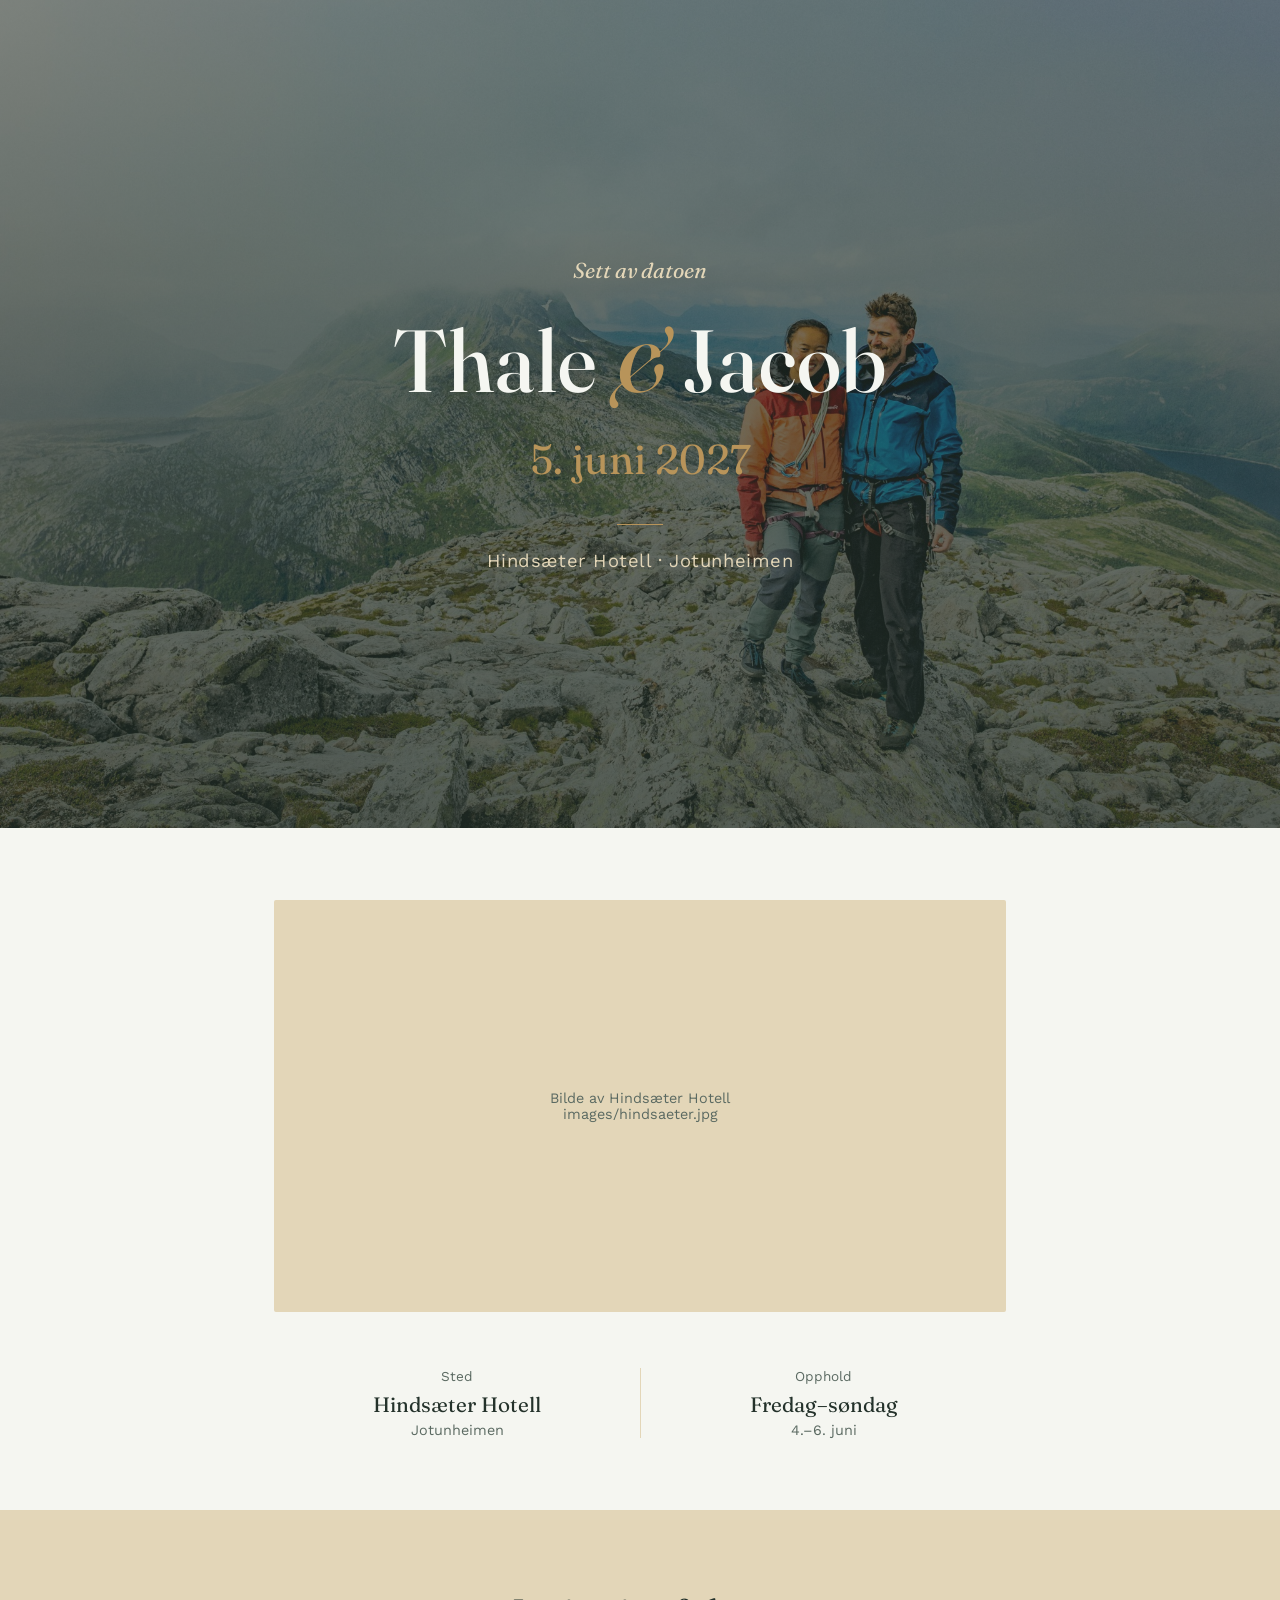
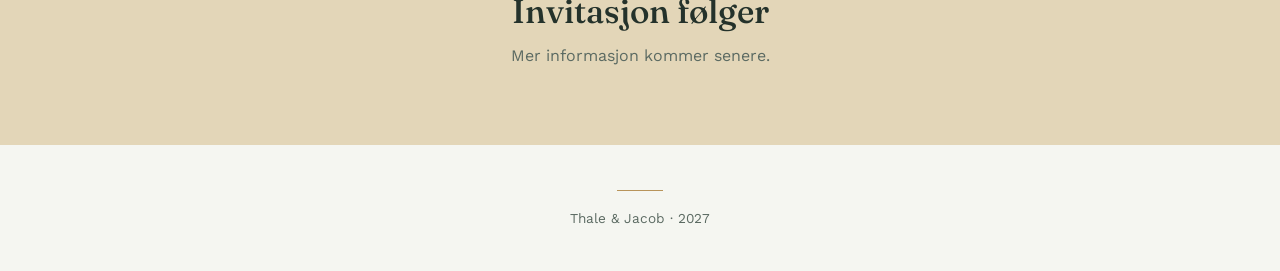
==== index.html @ 7550b6ba "update index.html" ====
<!DOCTYPE html>
<html lang="nb">
<head>
<meta charset="UTF-8">
<meta name="viewport" content="width=device-width, initial-scale=1, viewport-fit=cover">
<meta name="description" content="Thale og Jacob gifter seg 5. juni 2027 på Hindsæter Hotell i Jotunheimen.">
<title>Thale &amp; Jacob – Bryllup</title>
<link rel="preconnect" href="https://fonts.googleapis.com">
<link rel="preconnect" href="https://fonts.gstatic.com" crossorigin>
<link href="https://fonts.googleapis.com/css2?family=Fraunces:ital,opsz,wght@0,9..144,400;0,9..144,500;1,9..144,400&family=Work+Sans:wght@400;500;600&display=swap" rel="stylesheet">
<style>
  :root {
    --bg: #F5F6F1;
    --bg-dark: #24322B;
    --text-dark: #24322B;
    --text-light: #F5F6F1;
    --text-muted: #5B6A62;
    --accent: #B8945A;
    --accent-soft: #E3D6B8;
    --serif: "Fraunces", Georgia, "Times New Roman", serif;
    --sans: "Work Sans", -apple-system, "Segoe UI", Roboto, sans-serif;
    box-sizing: border-box;
    padding-top: env(safe-area-inset-top, 0px);
    padding-bottom: env(safe-area-inset-bottom, 0px);
  }
  * { box-sizing: inherit; }
  html { scroll-padding-top: env(safe-area-inset-top, 0px); }
  body {
    margin: 0;
    background: var(--bg);
    color: var(--text-dark);
    font-family: var(--sans);
    -webkit-font-smoothing: antialiased;
  }

  .hero {
    position: relative;
    min-height: 92vh;
    background: var(--bg-dark);
    color: var(--text-light);
    overflow: hidden;
  }
  .hero-media {
    position: absolute;
    inset: 0;
  }
  .hero-media img {
    position: absolute;
    inset: 0;
    width: 100%;
    height: 100%;
    object-fit: cover;
    display: block;
  }
  .hero-media::after {
    content: "";
    position: absolute;
    inset: 0;
    background: linear-gradient(180deg, rgba(36,50,43,.55) 0%, rgba(36,50,43,.75) 100%);
  }
  .hero-content {
    position: relative;
    z-index: 1;
    min-height: 92vh;
    display: flex;
    flex-direction: column;
    align-items: center;
    justify-content: center;
    text-align: center;
    padding: 4rem 1.5rem;
  }
  .hero h1 {
    font-family: var(--serif);
    font-weight: 500;
    font-size: clamp(2.8rem, 9vw, 5.5rem);
    margin: 0;
    letter-spacing: 0.01em;
  }
  .hero .amp { color: var(--accent); font-style: italic; }
  .hero-kicker {
    font-family: var(--serif);
    font-style: italic;
    font-size: clamp(1.1rem, 2.8vw, 1.35rem);
    color: var(--accent-soft);
    margin: 0 0 1.4rem;
  }
  .hero-date {
    font-family: var(--serif);
    font-size: clamp(1.7rem, 5.5vw, 2.6rem);
    color: var(--accent);
    margin: 1.2rem 0 0;
  }
  .hero-sub {
    margin: 1.6rem 0 0;
    font-size: clamp(0.95rem, 2.4vw, 1.15rem);
    letter-spacing: 0.03em;
    color: var(--accent-soft);
  }
  .divider {
    width: 46px;
    height: 1px;
    background: var(--accent);
    margin: 2.4rem 0 0;
  }

  .photo {
    position: relative;
    margin: 0 auto;
    overflow: hidden;
    background: var(--accent-soft);
    border-radius: 2px;
  }
  .photo .ph {
    position: absolute;
    inset: 0;
    display: flex;
    align-items: center;
    justify-content: center;
    padding: 1rem;
    text-align: center;
    font-size: 0.9rem;
    color: var(--text-muted);
  }
  .photo img {
    position: absolute;
    inset: 0;
    width: 100%;
    height: 100%;
    object-fit: cover;
    display: block;
  }
  .photo-venue { max-width: 780px; aspect-ratio: 16 / 9; margin-bottom: 3.5rem; }

  section.info {
    max-width: 780px;
    margin: 0 auto;
    padding: 4.5rem 1.5rem 4.5rem;
    text-align: center;
  }
  section.info h2 {
    font-family: var(--serif);
    font-weight: 500;
    font-size: clamp(1.6rem, 4vw, 2.1rem);
    margin: 0 0 3rem;
  }
  .info-grid {
    display: flex;
    flex-wrap: wrap;
    justify-content: center;
    gap: 0;
  }
  .info-item {
    flex: 1 1 160px;
    padding: 0 1.5rem;
    border-left: 1px solid var(--accent-soft);
  }
  .info-item:first-child { border-left: none; }
  .info-label {
    display: block;
    font-size: 0.85rem;
    color: var(--text-muted);
    margin-bottom: 0.5rem;
  }
  .info-value {
    display: block;
    font-family: var(--serif);
    font-size: 1.3rem;
  }

  .info-note {
    display: block;
    font-size: 0.9rem;
    color: var(--text-muted);
    margin-top: 0.3rem;
  }

  section.closing {
    background: var(--accent-soft);
    text-align: center;
    padding: 5rem 1.5rem;
  }
  section.closing h2 {
    font-family: var(--serif);
    font-weight: 500;
    font-size: clamp(1.6rem, 4vw, 2.1rem);
    margin: 0 0 0.9rem;
  }
  section.closing p {
    margin: 0;
    color: var(--text-muted);
    font-size: 1rem;
  }
  footer {
    text-align: center;
    padding: 2.8rem 1.5rem calc(2.8rem + env(safe-area-inset-bottom, 0px));
  }
  footer .divider { margin: 0 auto 1.2rem; }
  footer p {
    margin: 0;
    font-size: 0.85rem;
    color: var(--text-muted);
  }

  @media (max-width: 480px) {
    .info-item { border-left: none; padding: 0.9rem 0; }
  }

  @media (prefers-reduced-motion: no-preference) {
    .hero-kicker, .hero h1, .hero-date, .hero .divider, .hero-sub {
      animation: rise 0.9s ease-out both;
    }
    .hero h1 { animation-delay: 0.1s; }
    .hero-date { animation-delay: 0.2s; }
    .hero .divider { animation-delay: 0.3s; }
    .hero-sub { animation-delay: 0.4s; }
    @keyframes rise {
      from { opacity: 0; transform: translateY(10px); }
      to { opacity: 1; transform: translateY(0); }
    }
  }
</style>
</head>
<body>

  <section class="hero">
    <div class="hero-media">
      <img src="images/thale-og-jacob.jpg" alt="" decoding="async" onerror="this.remove()">
    </div>
    <div class="hero-content">
      <p class="hero-kicker">Sett av datoen</p>
      <h1>Thale <span class="amp">&amp;</span> Jacob</h1>
      <p class="hero-date">5. juni 2027</p>
      <div class="divider"></div>
      <p class="hero-sub">Hindsæter Hotell · Jotunheimen</p>
    </div>
  </section>

  <section class="info">
    <figure class="photo photo-venue">
      <span class="ph">Bilde av Hindsæter Hotell<br>images/hindsaeter.jpg</span>
      <img src="images/hindsaeter.jpg" alt="Hindsæter Hotell i Jotunheimen" loading="lazy" decoding="async" onerror="this.remove()">
    </figure>
    <div class="info-grid">
      <div class="info-item">
        <span class="info-label">Sted</span>
        <span class="info-value">Hindsæter Hotell</span>
        <span class="info-note">Jotunheimen</span>
      </div>
      <div class="info-item">
        <span class="info-label">Opphold</span>
        <span class="info-value">Fredag–søndag</span>
        <span class="info-note">4.–6. juni</span>
      </div>
    </div>
  </section>

  <section class="closing">
    <h2>Invitasjon følger</h2>
    <p>Mer informasjon kommer senere.</p>
  </section>

  <footer>
    <div class="divider"></div>
    <p>Thale &amp; Jacob · 2027</p>
  </footer>

</body>
</html>
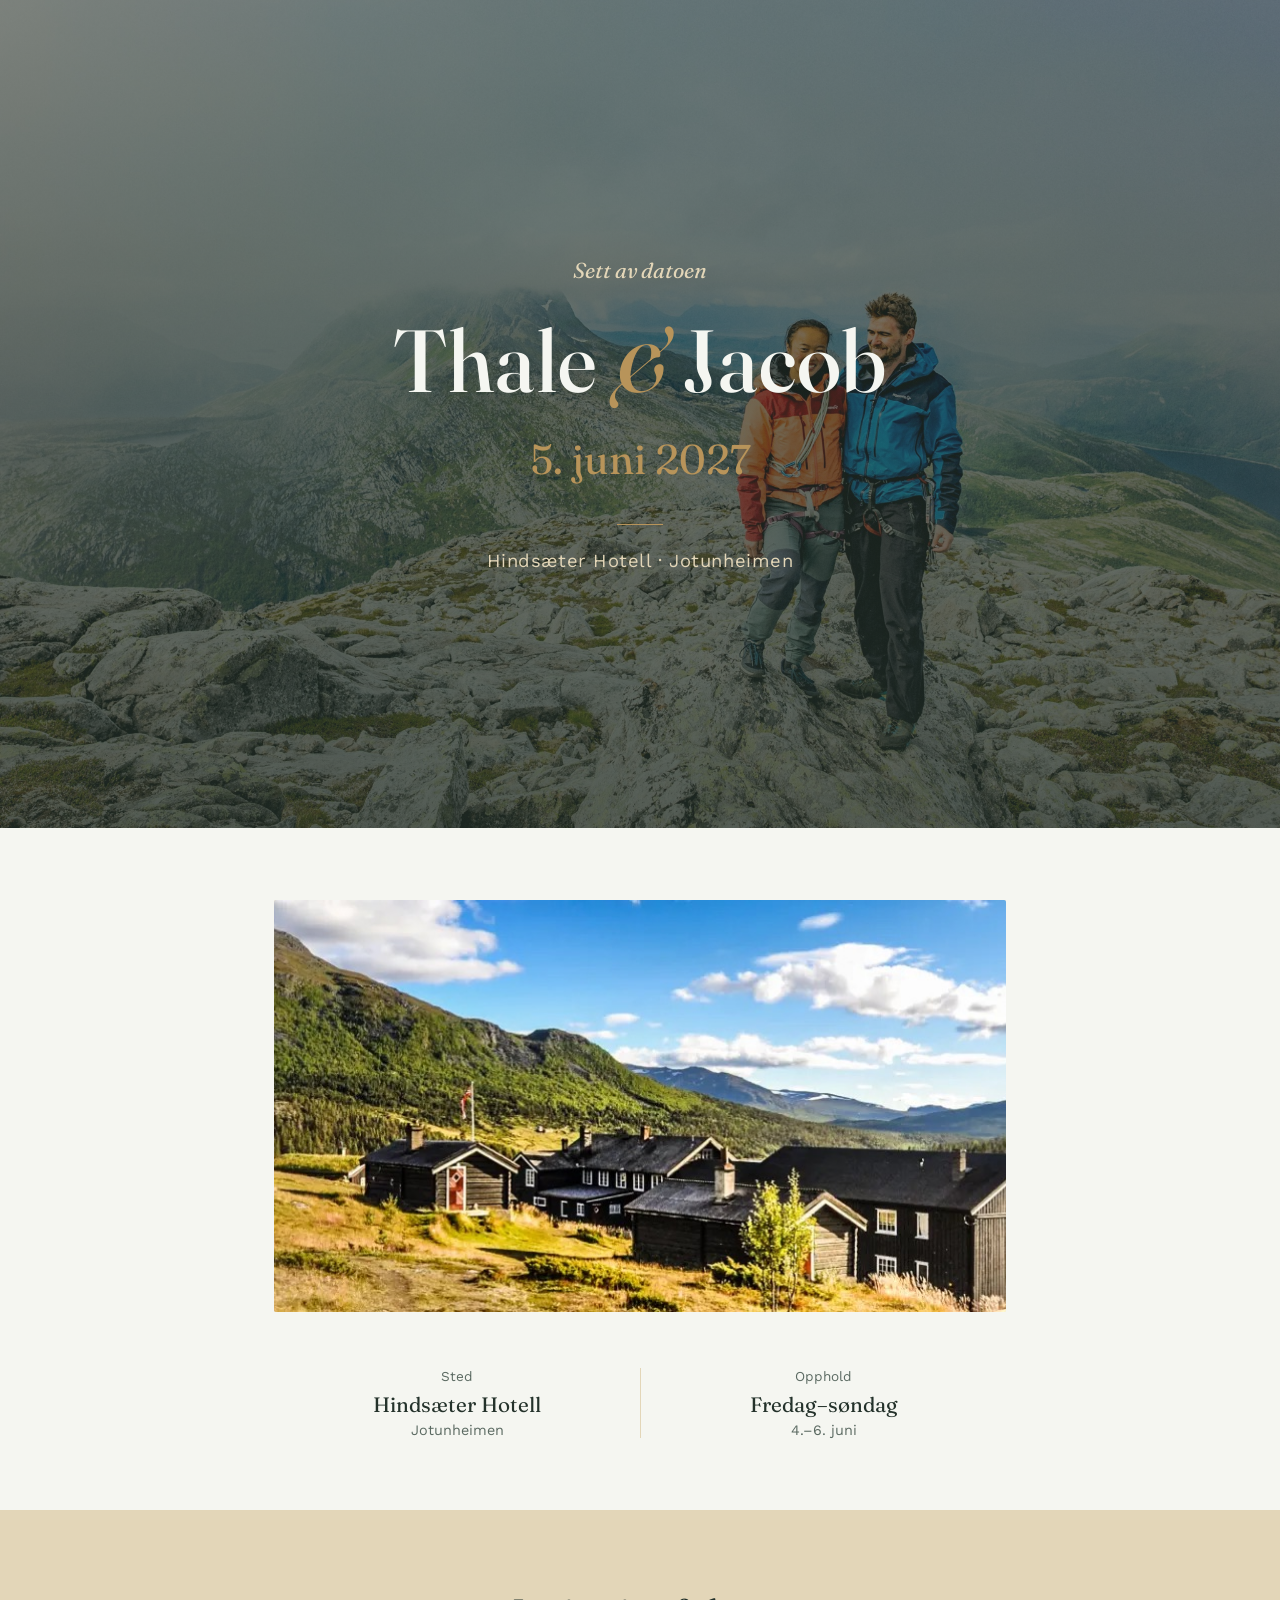
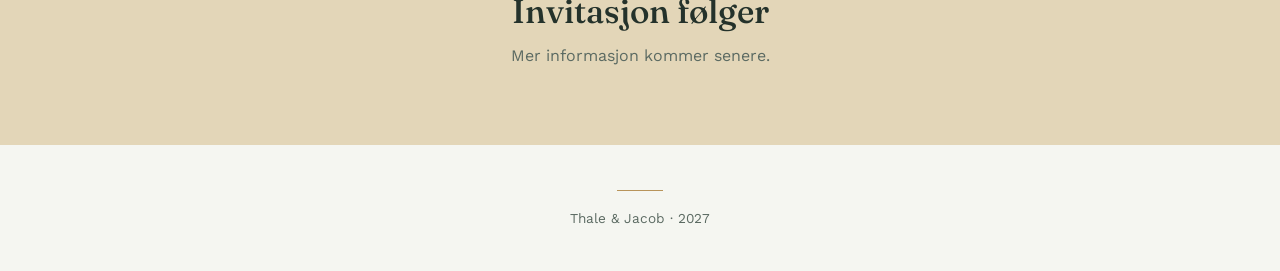
==== commit 48c8b639: "Update index.html" ====
--- a/index.html
+++ b/index.html
@@ -238,7 +238,7 @@
   <section class="info">
     <figure class="photo photo-venue">
       <span class="ph">Bilde av Hindsæter Hotell<br>images/hindsaeter.jpg</span>
-      <img src="images/hindsaeter.jpg" alt="Hindsæter Hotell i Jotunheimen" loading="lazy" decoding="async" onerror="this.remove()">
+      <img src="images/hindseter.jpg" alt="Hindsæter Hotell i Jotunheimen" loading="lazy" decoding="async" onerror="this.remove()">
     </figure>
     <div class="info-grid">
       <div class="info-item">
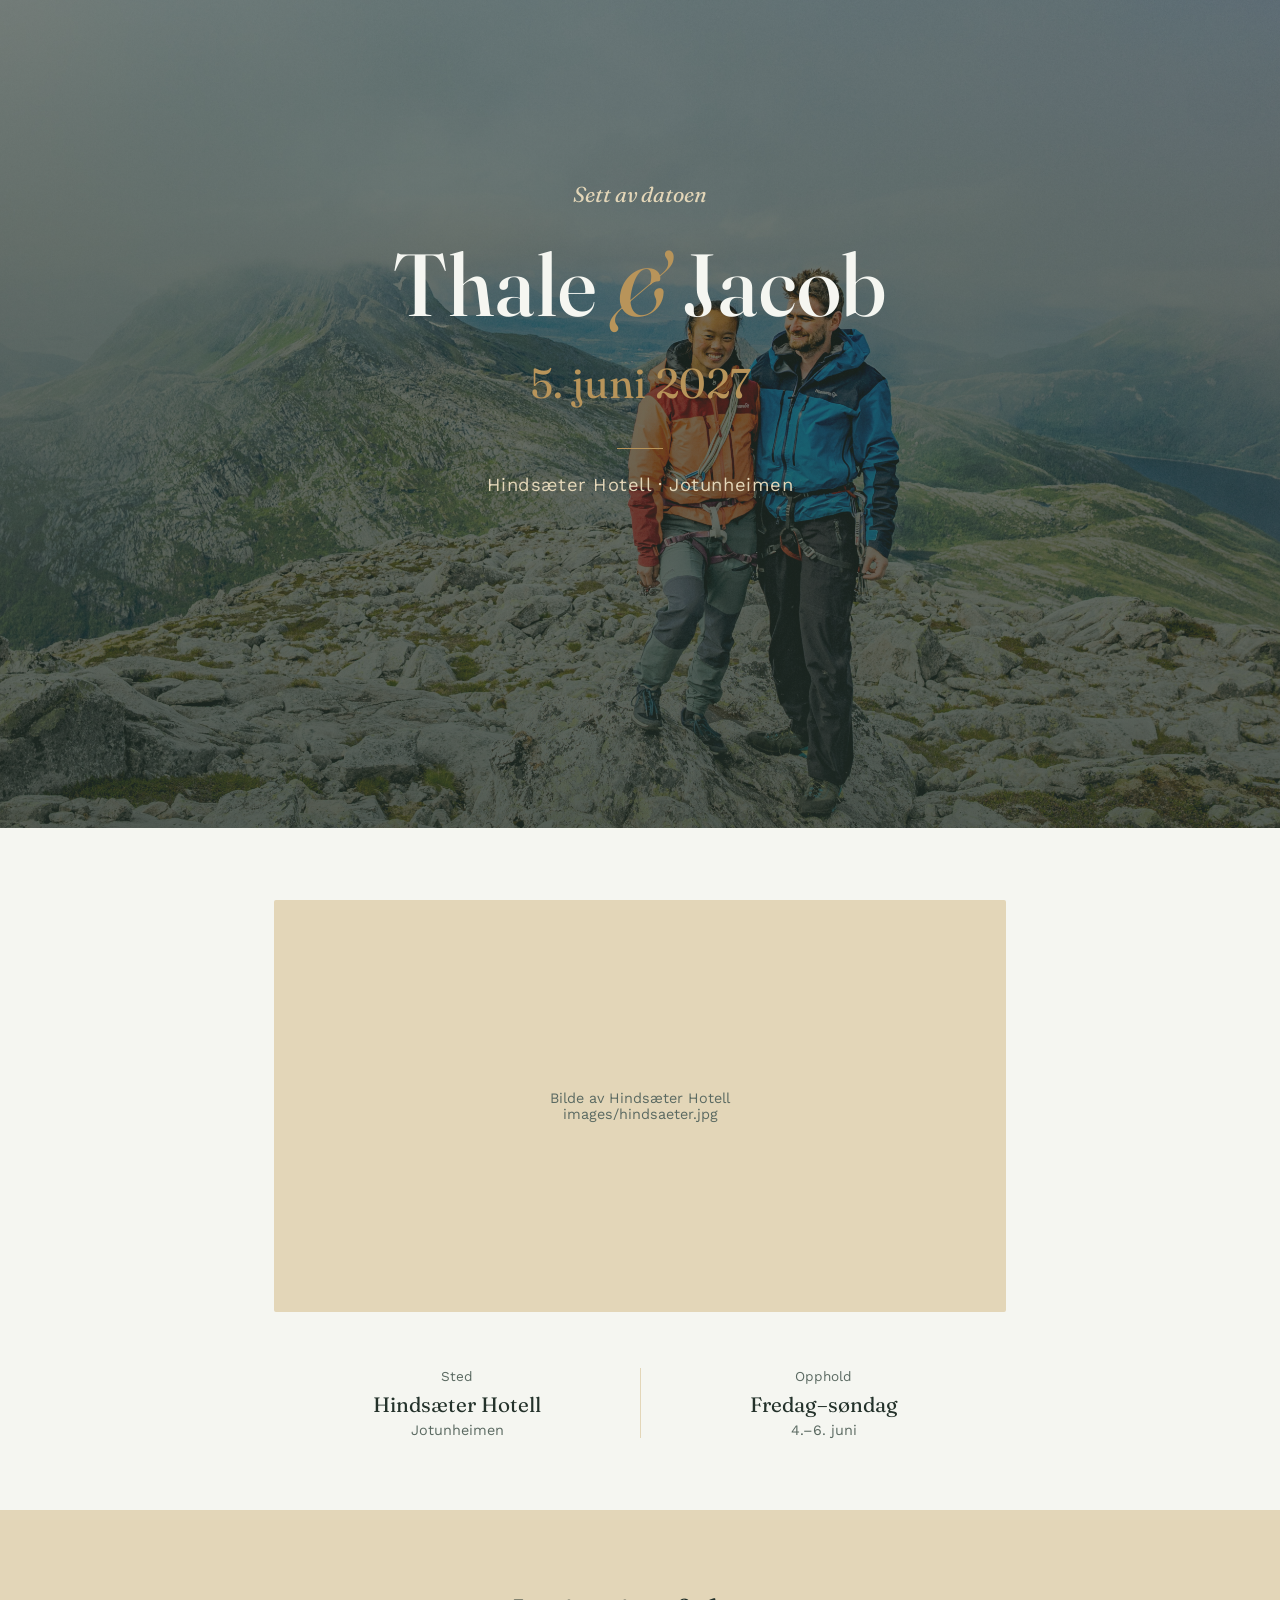
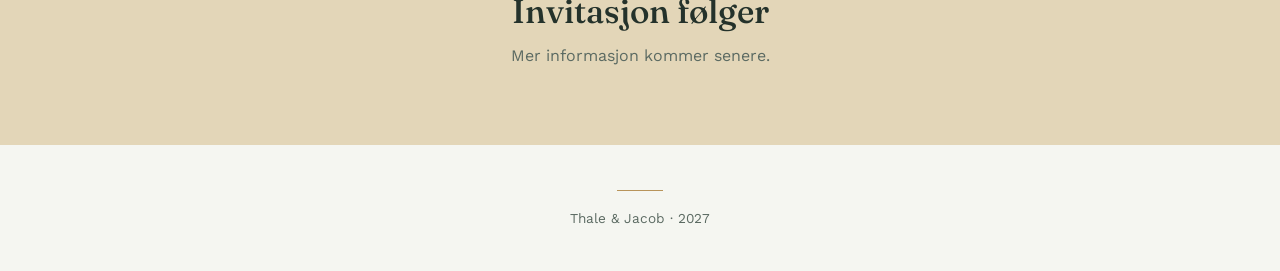
==== commit 36ce66ee: "move text higher" ====
--- a/index.html
+++ b/index.html
@@ -67,7 +67,7 @@
     align-items: center;
     justify-content: center;
     text-align: center;
-    padding: 4rem 1.5rem;
+    padding: 4rem 1.5rem clamp(9rem, 24vh, 15rem);
   }
   .hero h1 {
     font-family: var(--serif);
@@ -238,7 +238,7 @@
   <section class="info">
     <figure class="photo photo-venue">
       <span class="ph">Bilde av Hindsæter Hotell<br>images/hindsaeter.jpg</span>
-      <img src="images/hindseter.jpg" alt="Hindsæter Hotell i Jotunheimen" loading="lazy" decoding="async" onerror="this.remove()">
+      <img src="images/hindsaeter.jpg" alt="Hindsæter Hotell i Jotunheimen" loading="lazy" decoding="async" onerror="this.remove()">
     </figure>
     <div class="info-grid">
       <div class="info-item">
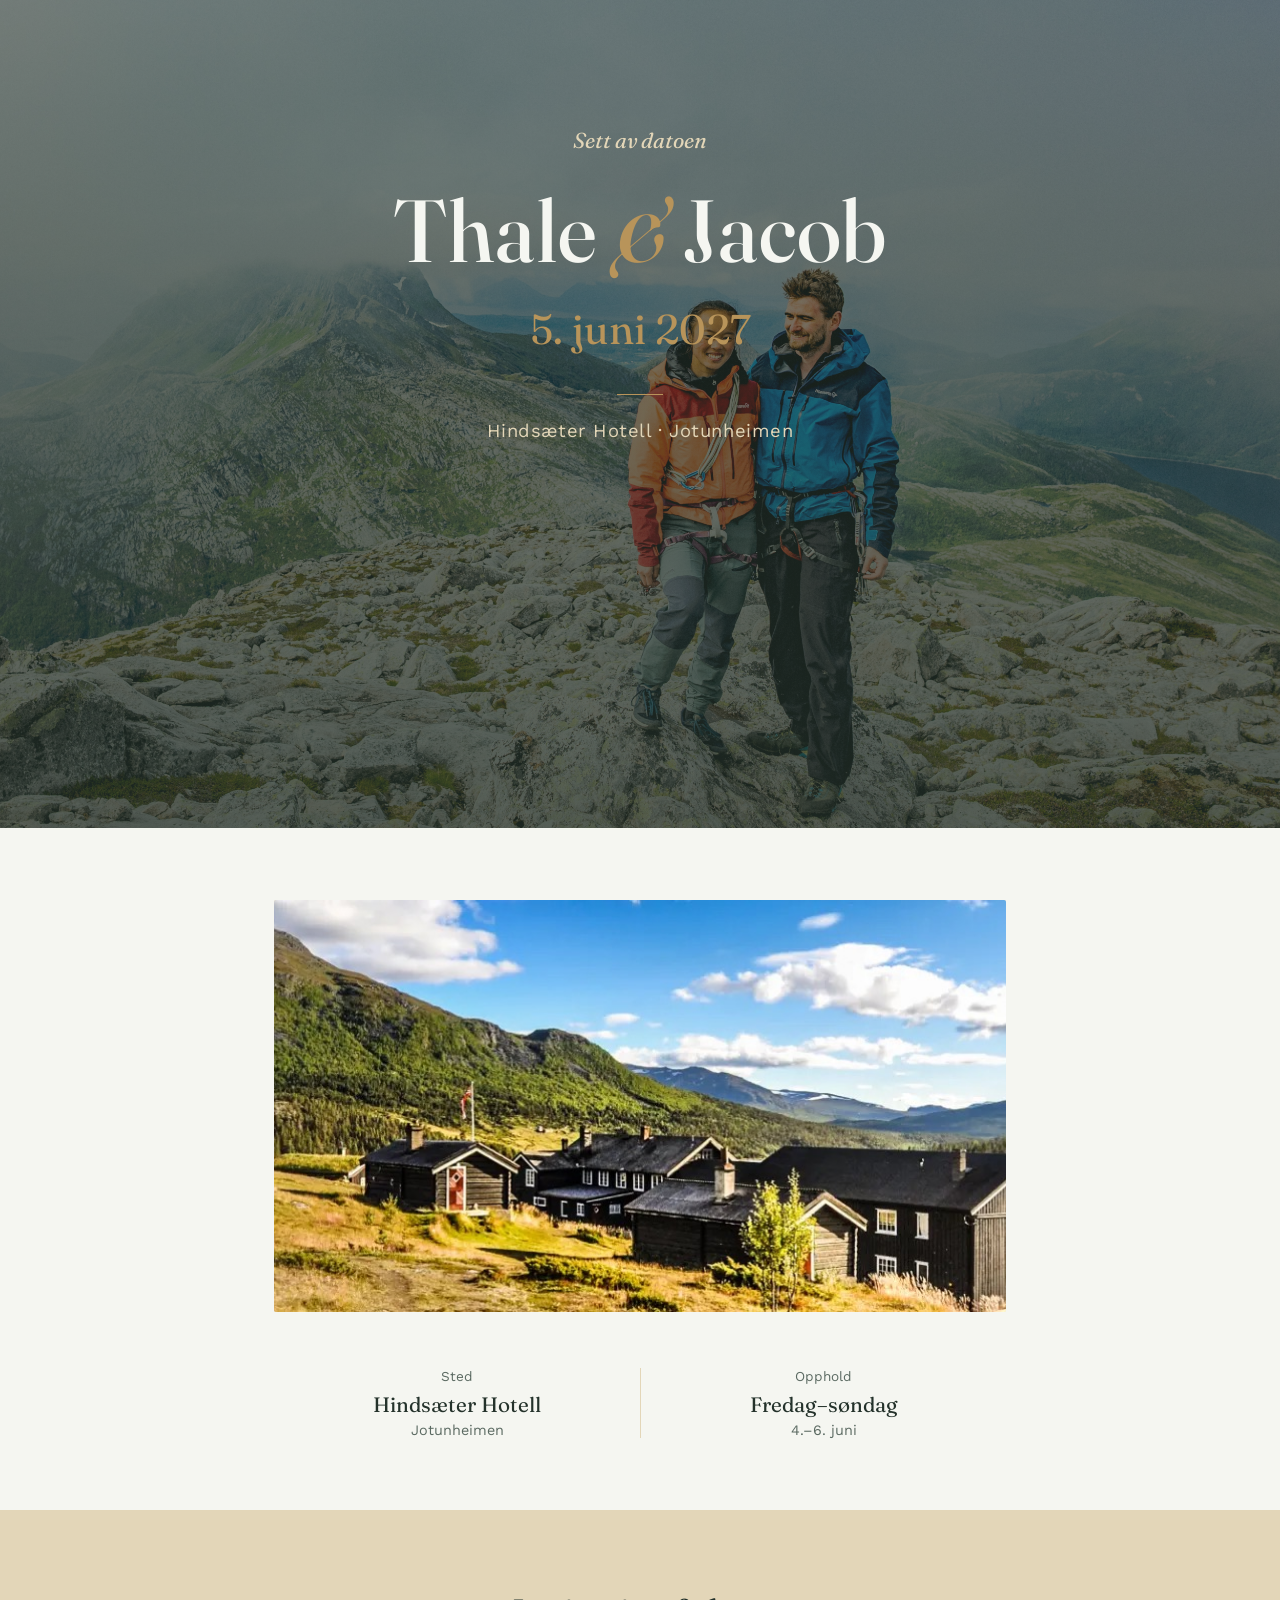
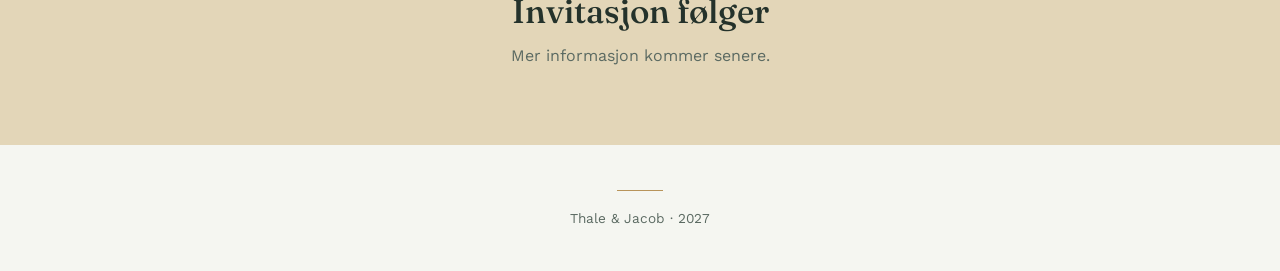
==== commit 01184d54: "Update index.html" ====
--- a/index.html
+++ b/index.html
@@ -67,7 +67,7 @@
     align-items: center;
     justify-content: center;
     text-align: center;
-    padding: 4rem 1.5rem clamp(9rem, 24vh, 15rem);
+    padding: 4rem 1.5rem clamp(12rem, 36vh, 25rem);
   }
   .hero h1 {
     font-family: var(--serif);
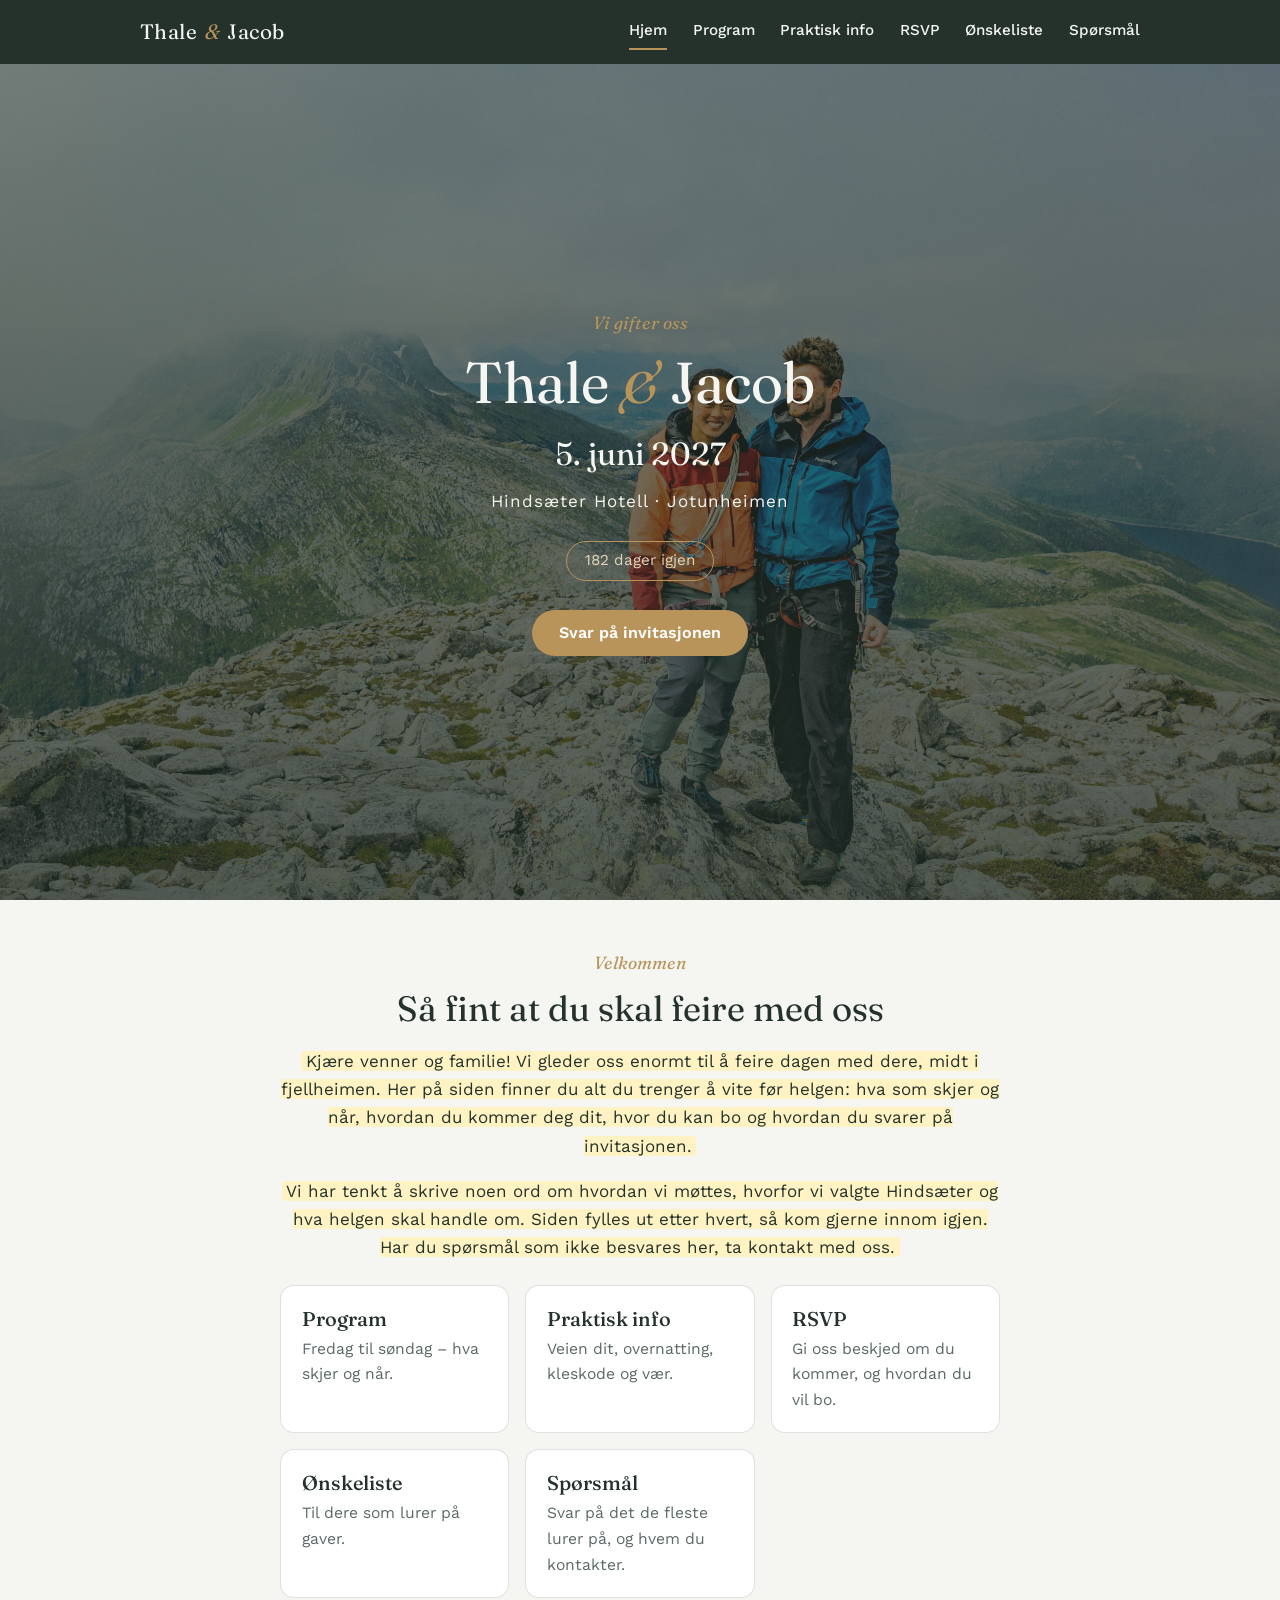
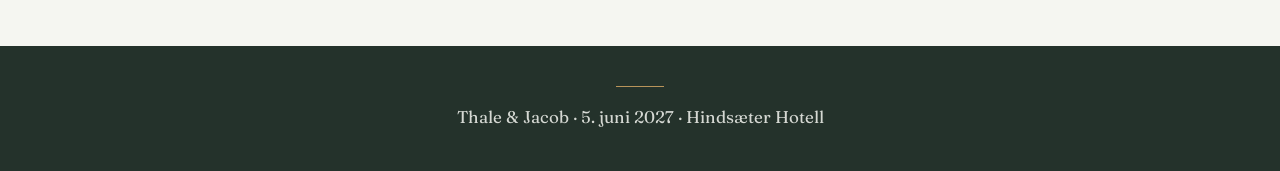
==== commit 183b1a35: "Replace save-the-date with multi-page guest site Six pages (Hjem, Program, Praktisk info, RSVP, Ønsk" ====
--- a/index.html
+++ b/index.html
@@ -1,268 +1,74 @@
 <!DOCTYPE html>
 <html lang="nb">
 <head>
-<meta charset="UTF-8">
-<meta name="viewport" content="width=device-width, initial-scale=1, viewport-fit=cover">
-<meta name="description" content="Thale og Jacob gifter seg 5. juni 2027 på Hindsæter Hotell i Jotunheimen.">
-<title>Thale &amp; Jacob – Bryllup</title>
-<link rel="preconnect" href="https://fonts.googleapis.com">
-<link rel="preconnect" href="https://fonts.gstatic.com" crossorigin>
-<link href="https://fonts.googleapis.com/css2?family=Fraunces:ital,opsz,wght@0,9..144,400;0,9..144,500;1,9..144,400&family=Work+Sans:wght@400;500;600&display=swap" rel="stylesheet">
-<style>
-  :root {
-    --bg: #F5F6F1;
-    --bg-dark: #24322B;
-    --text-dark: #24322B;
-    --text-light: #F5F6F1;
-    --text-muted: #5B6A62;
-    --accent: #B8945A;
-    --accent-soft: #E3D6B8;
-    --serif: "Fraunces", Georgia, "Times New Roman", serif;
-    --sans: "Work Sans", -apple-system, "Segoe UI", Roboto, sans-serif;
-    box-sizing: border-box;
-    padding-top: env(safe-area-inset-top, 0px);
-    padding-bottom: env(safe-area-inset-bottom, 0px);
-  }
-  * { box-sizing: inherit; }
-  html { scroll-padding-top: env(safe-area-inset-top, 0px); }
-  body {
-    margin: 0;
-    background: var(--bg);
-    color: var(--text-dark);
-    font-family: var(--sans);
-    -webkit-font-smoothing: antialiased;
-  }
-
-  .hero {
-    position: relative;
-    min-height: 92vh;
-    background: var(--bg-dark);
-    color: var(--text-light);
-    overflow: hidden;
-  }
-  .hero-media {
-    position: absolute;
-    inset: 0;
-  }
-  .hero-media img {
-    position: absolute;
-    inset: 0;
-    width: 100%;
-    height: 100%;
-    object-fit: cover;
-    display: block;
-  }
-  .hero-media::after {
-    content: "";
-    position: absolute;
-    inset: 0;
-    background: linear-gradient(180deg, rgba(36,50,43,.55) 0%, rgba(36,50,43,.75) 100%);
-  }
-  .hero-content {
-    position: relative;
-    z-index: 1;
-    min-height: 92vh;
-    display: flex;
-    flex-direction: column;
-    align-items: center;
-    justify-content: center;
-    text-align: center;
-    padding: 4rem 1.5rem clamp(12rem, 36vh, 25rem);
-  }
-  .hero h1 {
-    font-family: var(--serif);
-    font-weight: 500;
-    font-size: clamp(2.8rem, 9vw, 5.5rem);
-    margin: 0;
-    letter-spacing: 0.01em;
-  }
-  .hero .amp { color: var(--accent); font-style: italic; }
-  .hero-kicker {
-    font-family: var(--serif);
-    font-style: italic;
-    font-size: clamp(1.1rem, 2.8vw, 1.35rem);
-    color: var(--accent-soft);
-    margin: 0 0 1.4rem;
-  }
-  .hero-date {
-    font-family: var(--serif);
-    font-size: clamp(1.7rem, 5.5vw, 2.6rem);
-    color: var(--accent);
-    margin: 1.2rem 0 0;
-  }
-  .hero-sub {
-    margin: 1.6rem 0 0;
-    font-size: clamp(0.95rem, 2.4vw, 1.15rem);
-    letter-spacing: 0.03em;
-    color: var(--accent-soft);
-  }
-  .divider {
-    width: 46px;
-    height: 1px;
-    background: var(--accent);
-    margin: 2.4rem 0 0;
-  }
-
-  .photo {
-    position: relative;
-    margin: 0 auto;
-    overflow: hidden;
-    background: var(--accent-soft);
-    border-radius: 2px;
-  }
-  .photo .ph {
-    position: absolute;
-    inset: 0;
-    display: flex;
-    align-items: center;
-    justify-content: center;
-    padding: 1rem;
-    text-align: center;
-    font-size: 0.9rem;
-    color: var(--text-muted);
-  }
-  .photo img {
-    position: absolute;
-    inset: 0;
-    width: 100%;
-    height: 100%;
-    object-fit: cover;
-    display: block;
-  }
-  .photo-venue { max-width: 780px; aspect-ratio: 16 / 9; margin-bottom: 3.5rem; }
-
-  section.info {
-    max-width: 780px;
-    margin: 0 auto;
-    padding: 4.5rem 1.5rem 4.5rem;
-    text-align: center;
-  }
-  section.info h2 {
-    font-family: var(--serif);
-    font-weight: 500;
-    font-size: clamp(1.6rem, 4vw, 2.1rem);
-    margin: 0 0 3rem;
-  }
-  .info-grid {
-    display: flex;
-    flex-wrap: wrap;
-    justify-content: center;
-    gap: 0;
-  }
-  .info-item {
-    flex: 1 1 160px;
-    padding: 0 1.5rem;
-    border-left: 1px solid var(--accent-soft);
-  }
-  .info-item:first-child { border-left: none; }
-  .info-label {
-    display: block;
-    font-size: 0.85rem;
-    color: var(--text-muted);
-    margin-bottom: 0.5rem;
-  }
-  .info-value {
-    display: block;
-    font-family: var(--serif);
-    font-size: 1.3rem;
-  }
-
-  .info-note {
-    display: block;
-    font-size: 0.9rem;
-    color: var(--text-muted);
-    margin-top: 0.3rem;
-  }
-
-  section.closing {
-    background: var(--accent-soft);
-    text-align: center;
-    padding: 5rem 1.5rem;
-  }
-  section.closing h2 {
-    font-family: var(--serif);
-    font-weight: 500;
-    font-size: clamp(1.6rem, 4vw, 2.1rem);
-    margin: 0 0 0.9rem;
-  }
-  section.closing p {
-    margin: 0;
-    color: var(--text-muted);
-    font-size: 1rem;
-  }
-  footer {
-    text-align: center;
-    padding: 2.8rem 1.5rem calc(2.8rem + env(safe-area-inset-bottom, 0px));
-  }
-  footer .divider { margin: 0 auto 1.2rem; }
-  footer p {
-    margin: 0;
-    font-size: 0.85rem;
-    color: var(--text-muted);
-  }
-
-  @media (max-width: 480px) {
-    .info-item { border-left: none; padding: 0.9rem 0; }
-  }
-
-  @media (prefers-reduced-motion: no-preference) {
-    .hero-kicker, .hero h1, .hero-date, .hero .divider, .hero-sub {
-      animation: rise 0.9s ease-out both;
-    }
-    .hero h1 { animation-delay: 0.1s; }
-    .hero-date { animation-delay: 0.2s; }
-    .hero .divider { animation-delay: 0.3s; }
-    .hero-sub { animation-delay: 0.4s; }
-    @keyframes rise {
-      from { opacity: 0; transform: translateY(10px); }
-      to { opacity: 1; transform: translateY(0); }
-    }
-  }
-</style>
+  <meta charset="utf-8">
+  <meta name="viewport" content="width=device-width, initial-scale=1, viewport-fit=cover">
+  <meta name="robots" content="noindex, nofollow">
+  <title>Thale & Jacob – Bryllup</title>
+  <meta name="description" content="Thale og Jacob gifter seg 5. juni 2027 på Hindsæter Hotell i Jotunheimen.">
+  <meta name="theme-color" content="#24322B">
+  <link rel="preconnect" href="https://fonts.googleapis.com">
+  <link rel="preconnect" href="https://fonts.gstatic.com" crossorigin>
+  <link href="https://fonts.googleapis.com/css2?family=Fraunces:ital,opsz,wght@0,9..144,400;0,9..144,500;1,9..144,400&family=Work+Sans:wght@400;500;600&display=swap" rel="stylesheet">
+  <link rel="stylesheet" href="assets/style.css">
 </head>
 <body>
+  <header class="site-header">
+    <div class="header-inner">
+      <a class="brand" href="index.html">Thale <span class="amp">&amp;</span> Jacob</a>
+      <button class="menu-btn" type="button" aria-expanded="false" aria-controls="site-nav">
+        <span class="menu-icon" aria-hidden="true"></span><span class="menu-label">Meny</span>
+      </button>
+      <nav class="nav" id="site-nav" aria-label="Hovedmeny">
+        <ul>
+        <li><a href="index.html" aria-current="page">Hjem</a></li>
+        <li><a href="program.html">Program</a></li>
+        <li><a href="praktisk.html">Praktisk info</a></li>
+        <li><a href="rsvp.html">RSVP</a></li>
+        <li><a href="onskeliste.html">Ønskeliste</a></li>
+        <li><a href="sporsmal.html">Spørsmål</a></li>
+        </ul>
+      </nav>
+    </div>
+  </header>
 
-  <section class="hero">
-    <div class="hero-media">
-      <img src="images/thale-og-jacob.jpg" alt="" decoding="async" onerror="this.remove()">
-    </div>
-    <div class="hero-content">
-      <p class="hero-kicker">Sett av datoen</p>
-      <h1>Thale <span class="amp">&amp;</span> Jacob</h1>
-      <p class="hero-date">5. juni 2027</p>
-      <div class="divider"></div>
-      <p class="hero-sub">Hindsæter Hotell · Jotunheimen</p>
-    </div>
-  </section>
+  <main>
+    <section class="hero">
+      <div class="hero-media">
+        <img src="images/thale-og-jacob.jpg" alt="" onerror="this.remove()">
+      </div>
+      <div class="hero-content">
+        <p class="kicker">Vi gifter oss</p>
+        <h1>Thale <span class="amp">&amp;</span> Jacob</h1>
+        <p class="date">5. juni 2027</p>
+        <p class="place">Hindsæter Hotell · Jotunheimen</p>
+        <div class="countdown" id="countdown"></div><br>
+        <a class="btn" href="rsvp.html">Svar på invitasjonen</a>
+      </div>
+    </section>
 
-  <section class="info">
-    <figure class="photo photo-venue">
-      <span class="ph">Bilde av Hindsæter Hotell<br>images/hindsaeter.jpg</span>
-      <img src="images/hindsaeter.jpg" alt="Hindsæter Hotell i Jotunheimen" loading="lazy" decoding="async" onerror="this.remove()">
-    </figure>
-    <div class="info-grid">
-      <div class="info-item">
-        <span class="info-label">Sted</span>
-        <span class="info-value">Hindsæter Hotell</span>
-        <span class="info-note">Jotunheimen</span>
+    <section class="wrap center">
+      <p class="kicker">Velkommen</p>
+      <h2>Så fint at du skal feire med oss</h2>
+      <p><span class="todo">Kjære venner og familie! Vi gleder oss enormt til å feire dagen med dere, midt i fjellheimen. Her på siden finner du alt du trenger å vite før helgen: hva som skjer og når, hvordan du kommer deg dit, hvor du kan bo og hvordan du svarer på invitasjonen.</span></p>
+      <p><span class="todo">Vi har tenkt å skrive noen ord om hvordan vi møttes, hvorfor vi valgte Hindsæter og hva helgen skal handle om. Siden fylles ut etter hvert, så kom gjerne innom igjen. Har du spørsmål som ikke besvares her, ta kontakt med oss.</span></p>
+
+      <div class="cards" style="text-align:left">
+        <a class="card" href="program.html"><h3>Program</h3><p>Fredag til søndag – hva skjer og når.</p></a>
+        <a class="card" href="praktisk.html"><h3>Praktisk info</h3><p>Veien dit, overnatting, kleskode og vær.</p></a>
+        <a class="card" href="rsvp.html"><h3>RSVP</h3><p>Gi oss beskjed om du kommer, og hvordan du vil bo.</p></a>
+        <a class="card" href="onskeliste.html"><h3>Ønskeliste</h3><p>Til dere som lurer på gaver.</p></a>
+        <a class="card" href="sporsmal.html"><h3>Spørsmål</h3><p>Svar på det de fleste lurer på, og hvem du kontakter.</p></a>
       </div>
-      <div class="info-item">
-        <span class="info-label">Opphold</span>
-        <span class="info-value">Fredag–søndag</span>
-        <span class="info-note">4.–6. juni</span>
-      </div>
-    </div>
-  </section>
+    </section>
 
-  <section class="closing">
-    <h2>Invitasjon følger</h2>
-    <p>Mer informasjon kommer senere.</p>
-  </section>
+  </main>
 
-  <footer>
+  <footer class="site-footer">
     <div class="divider"></div>
-    <p>Thale &amp; Jacob · 2027</p>
+    <p>Thale &amp; Jacob · 5. juni 2027 · Hindsæter Hotell</p>
   </footer>
 
+  <script src="assets/site.js"></script>
 </body>
 </html>
--- a/assets/style.css
+++ b/assets/style.css
@@ -0,0 +1,325 @@
+/* Thale & Jacob – bryllupsside. Delt stil for alle sider. */
+
+:root {
+  --bg: #F5F6F1;
+  --bg-dark: #24322B;
+  --text-dark: #24322B;
+  --text-light: #F5F6F1;
+  --text-muted: #5B6A62;
+  --accent: #B8945A;
+  --accent-soft: #E3D6B8;
+  --line: rgba(36, 50, 43, .14);
+  --serif: "Fraunces", Georgia, "Times New Roman", serif;
+  --sans: "Work Sans", -apple-system, "Segoe UI", Roboto, sans-serif;
+  --header-h: 64px;
+  --maxw: 760px;
+}
+
+*, *::before, *::after { box-sizing: border-box; }
+
+html { scroll-behavior: smooth; -webkit-text-size-adjust: 100%; }
+
+body {
+  margin: 0;
+  background: var(--bg);
+  color: var(--text-dark);
+  font-family: var(--sans);
+  font-size: 1.0625rem;
+  line-height: 1.65;
+  padding-top: env(safe-area-inset-top, 0px);
+  padding-bottom: env(safe-area-inset-bottom, 0px);
+}
+
+img { max-width: 100%; display: block; }
+a { color: inherit; }
+
+h1, h2, h3 {
+  font-family: var(--serif);
+  font-weight: 400;
+  line-height: 1.2;
+  margin: 0 0 .5em;
+}
+h1 { font-size: clamp(2.2rem, 7vw, 3.6rem); }
+h2 { font-size: clamp(1.6rem, 4.5vw, 2.2rem); }
+h3 { font-size: 1.25rem; font-weight: 500; }
+p { margin: 0 0 1em; }
+
+.kicker {
+  font-family: var(--serif);
+  font-style: italic;
+  color: var(--accent);
+  font-size: 1.1rem;
+  margin: 0 0 .6em;
+}
+
+.amp { color: var(--accent); font-style: italic; }
+
+/* ---------- Header + dropdown-meny ---------- */
+
+.site-header {
+  position: sticky;
+  top: 0;
+  z-index: 50;
+  background: var(--bg-dark);
+  color: var(--text-light);
+  height: var(--header-h);
+}
+.header-inner {
+  max-width: 1040px;
+  height: 100%;
+  margin: 0 auto;
+  padding: 0 1.25rem;
+  display: flex;
+  align-items: center;
+  justify-content: space-between;
+}
+.brand {
+  font-family: var(--serif);
+  font-size: 1.3rem;
+  text-decoration: none;
+  letter-spacing: .02em;
+}
+.brand .amp { padding: 0 .1em; }
+
+.menu-btn {
+  display: inline-flex;
+  align-items: center;
+  gap: .6rem;
+  background: none;
+  border: 1px solid rgba(245, 246, 241, .35);
+  border-radius: 999px;
+  color: inherit;
+  font: 500 .9rem var(--sans);
+  padding: .5rem 1rem;
+  cursor: pointer;
+}
+.menu-btn:focus-visible, .nav a:focus-visible, .btn:focus-visible,
+input:focus-visible, select:focus-visible, textarea:focus-visible {
+  outline: 2px solid var(--accent);
+  outline-offset: 2px;
+}
+.menu-icon, .menu-icon::before, .menu-icon::after {
+  display: block;
+  width: 16px;
+  height: 2px;
+  background: currentColor;
+  border-radius: 2px;
+  transition: transform .2s, opacity .2s;
+}
+.menu-icon { position: relative; }
+.menu-icon::before, .menu-icon::after { content: ""; position: absolute; left: 0; }
+.menu-icon::before { top: -5px; }
+.menu-icon::after { top: 5px; }
+.menu-btn[aria-expanded="true"] .menu-icon { background: transparent; }
+.menu-btn[aria-expanded="true"] .menu-icon::before { transform: translateY(5px) rotate(45deg); }
+.menu-btn[aria-expanded="true"] .menu-icon::after { transform: translateY(-5px) rotate(-45deg); }
+
+.nav {
+  position: absolute;
+  top: var(--header-h);
+  left: 0;
+  right: 0;
+  background: var(--bg-dark);
+  border-top: 1px solid rgba(245, 246, 241, .12);
+  box-shadow: 0 18px 30px rgba(0, 0, 0, .25);
+  display: none;
+}
+.nav.open { display: block; }
+.nav ul { list-style: none; margin: 0 auto; padding: .5rem 1.25rem 1rem; max-width: 1040px; }
+.nav a {
+  display: block;
+  padding: .85rem 0;
+  text-decoration: none;
+  font-family: var(--serif);
+  font-size: 1.25rem;
+  border-bottom: 1px solid rgba(245, 246, 241, .1);
+}
+.nav li:last-child a { border-bottom: 0; }
+.nav a[aria-current="page"] { color: var(--accent); font-style: italic; }
+.nav a:hover { color: var(--accent-soft); }
+
+/* Bred skjerm: menyen vises som vanlig lenkerad */
+@media (min-width: 820px) {
+  .menu-btn { display: none; }
+  .nav { position: static; display: block; background: none; border: 0; box-shadow: none; }
+  .nav ul { display: flex; gap: 1.6rem; padding: 0; max-width: none; }
+  .nav a { border: 0; padding: .3rem 0; font-family: var(--sans); font-size: .95rem; font-weight: 500; }
+  .nav a[aria-current="page"] { border-bottom: 2px solid var(--accent); font-style: normal; color: var(--text-light); }
+}
+
+/* ---------- Hero (forside) ---------- */
+
+.hero {
+  position: relative;
+  min-height: calc(100svh - var(--header-h));
+  display: grid;
+  place-items: center;
+  text-align: center;
+  color: var(--text-light);
+  background: var(--bg-dark);
+  overflow: hidden;
+}
+.hero-media { position: absolute; inset: 0; }
+.hero-media img { width: 100%; height: 100%; object-fit: cover; }
+.hero-media::after {
+  position: absolute;
+  inset: 0;
+  content: "";
+  background: linear-gradient(180deg, rgba(36,50,43,.55) 0%, rgba(36,50,43,.75) 100%);
+}
+.hero-content { position: relative; padding: 2rem 1.25rem; }
+.hero h1 { margin-bottom: .2em; }
+.hero .date { font-family: var(--serif); font-size: clamp(1.4rem, 4vw, 2rem); margin: 0; }
+.hero .place { margin: .4rem 0 1.6rem; opacity: .85; letter-spacing: .06em; }
+.countdown {
+  display: inline-block;
+  border: 1px solid var(--accent);
+  color: var(--accent-soft);
+  border-radius: 999px;
+  padding: .4rem 1.1rem;
+  font-size: .95rem;
+  margin-bottom: 1.8rem;
+}
+@media (prefers-reduced-motion: no-preference) {
+  .hero-content > * { animation: rise .9s both; }
+  .hero-content > *:nth-child(2) { animation-delay: .1s; }
+  .hero-content > *:nth-child(3) { animation-delay: .2s; }
+  .hero-content > *:nth-child(4) { animation-delay: .3s; }
+  .hero-content > *:nth-child(5) { animation-delay: .4s; }
+  @keyframes rise { from { opacity: 0; transform: translateY(14px); } to { opacity: 1; transform: none; } }
+}
+
+/* ---------- Innhold ---------- */
+
+.page-head {
+  background: var(--bg-dark);
+  color: var(--text-light);
+  text-align: center;
+  padding: 3rem 1.25rem 3.2rem;
+}
+.page-head h1 { margin: 0; font-size: clamp(2rem, 6vw, 3rem); }
+.page-head .kicker { margin-bottom: .3em; }
+
+main { display: block; }
+.wrap { max-width: var(--maxw); margin: 0 auto; padding: 3rem 1.25rem; }
+.wrap + .wrap { padding-top: 0; }
+.center { text-align: center; }
+.muted { color: var(--text-muted); }
+
+.rule { border: 0; border-top: 1px solid var(--line); margin: 2.5rem 0; }
+
+.cards { display: grid; gap: 1rem; grid-template-columns: repeat(auto-fit, minmax(210px, 1fr)); margin-top: 1.5rem; }
+.card {
+  display: block;
+  text-decoration: none;
+  background: #fff;
+  border: 1px solid var(--line);
+  border-radius: 14px;
+  padding: 1.3rem 1.3rem 1.2rem;
+  transition: transform .2s, border-color .2s;
+}
+.card:hover { transform: translateY(-2px); border-color: var(--accent); }
+.card h3 { margin-bottom: .25em; }
+.card p { margin: 0; color: var(--text-muted); font-size: .98rem; }
+
+.btn {
+  display: inline-block;
+  background: var(--accent);
+  color: #fff;
+  border: 0;
+  border-radius: 999px;
+  padding: .85rem 1.7rem;
+  font: 600 1rem var(--sans);
+  text-decoration: none;
+  cursor: pointer;
+}
+.btn:hover { background: #a58250; }
+.btn.ghost { background: none; border: 1px solid var(--accent); color: var(--accent-soft); }
+
+.venue-photo { aspect-ratio: 16 / 9; width: 100%; object-fit: cover; border-radius: 14px; background: var(--accent-soft); }
+
+/* Program */
+.day { margin-bottom: 3rem; }
+.day-title { display: flex; align-items: baseline; gap: .8rem; border-bottom: 2px solid var(--accent); padding-bottom: .4rem; margin-bottom: 1rem; }
+.day-title h2 { margin: 0; }
+.day-title span { color: var(--text-muted); font-family: var(--serif); font-style: italic; }
+.timeline { list-style: none; margin: 0; padding: 0; }
+.timeline li { display: grid; grid-template-columns: 5.2rem 1fr; gap: 1rem; padding: .9rem 0; border-bottom: 1px solid var(--line); }
+.timeline .time { font-family: var(--serif); color: var(--accent); font-size: 1.15rem; }
+.timeline strong { display: block; font-weight: 600; }
+.timeline small { color: var(--text-muted); font-size: .95rem; }
+
+/* Praktisk info / FAQ */
+.info-block { margin-bottom: 2.6rem; }
+.info-block h2 { border-left: 3px solid var(--accent); padding-left: .8rem; }
+.facts { display: grid; grid-template-columns: repeat(auto-fit, minmax(200px, 1fr)); gap: 1rem; margin: 1rem 0; }
+.fact { background: #fff; border: 1px solid var(--line); border-radius: 12px; padding: 1rem 1.1rem; }
+.fact b { display: block; font-family: var(--serif); font-weight: 500; font-size: 1.1rem; margin-bottom: .2rem; }
+
+details { border-bottom: 1px solid var(--line); padding: .9rem 0; }
+summary { cursor: pointer; font-family: var(--serif); font-size: 1.15rem; list-style: none; display: flex; justify-content: space-between; gap: 1rem; }
+summary::-webkit-details-marker { display: none; }
+summary::after { content: "+"; color: var(--accent); font-size: 1.4rem; line-height: 1; }
+details[open] summary::after { content: "–"; }
+details p { margin: .7rem 0 0; color: var(--text-muted); }
+
+/* Skjema */
+form { display: grid; gap: 1.2rem; }
+label, legend { font-weight: 600; font-size: .95rem; display: block; margin-bottom: .35rem; }
+fieldset { border: 0; padding: 0; margin: 0; }
+input[type="text"], input[type="email"], input[type="number"], select, textarea {
+  width: 100%;
+  font: inherit;
+  padding: .75rem .9rem;
+  border: 1px solid rgba(36, 50, 43, .3);
+  border-radius: 10px;
+  background: #fff;
+  color: inherit;
+}
+textarea { min-height: 6.5rem; resize: vertical; }
+.choice { display: flex; gap: .7rem; flex-wrap: wrap; }
+.choice label {
+  display: flex; align-items: center; gap: .5rem;
+  font-weight: 500; margin: 0;
+  border: 1px solid rgba(36, 50, 43, .3);
+  border-radius: 10px;
+  padding: .7rem 1rem;
+  background: #fff;
+  cursor: pointer;
+}
+.choice input { accent-color: var(--accent); }
+.hint { font-size: .9rem; color: var(--text-muted); margin: .3rem 0 0; }
+.hp { position: absolute; left: -9999px; }
+.form-msg { padding: 1rem 1.2rem; border-radius: 10px; background: var(--accent-soft); display: none; }
+.form-msg.show { display: block; }
+[hidden] { display: none !important; }
+
+/* Ønskeliste */
+.wish-grid { display: grid; gap: 1rem; grid-template-columns: repeat(auto-fill, minmax(230px, 1fr)); margin-top: 1.5rem; }
+.wish { background: #fff; border: 1px solid var(--line); border-radius: 14px; overflow: hidden; display: flex; flex-direction: column; }
+.wish-img { aspect-ratio: 4 / 3; background: var(--accent-soft); display: grid; place-items: center; color: var(--text-muted); font-size: .9rem; }
+.wish-body { padding: 1rem 1.1rem 1.2rem; display: flex; flex-direction: column; gap: .3rem; flex: 1; }
+.wish-body h3 { margin: 0; }
+.wish-body p { margin: 0; color: var(--text-muted); font-size: .96rem; }
+.wish-meta { margin-top: auto; padding-top: .7rem; display: flex; justify-content: space-between; align-items: center; font-size: .92rem; }
+.tag { font-size: .8rem; background: var(--accent-soft); border-radius: 999px; padding: .15rem .7rem; }
+
+.form-msg.error { background: #f4d6d0; }
+fieldset + fieldset, .sub { margin-top: 0; }
+.group { border: 1px solid var(--line); border-radius: 14px; padding: 1.2rem; background: rgba(255,255,255,.5); display: grid; gap: 1.2rem; }
+
+.btn.small { padding: .5rem 1.1rem; font-size: .9rem; }
+.note { border-left: 3px solid var(--accent); background: #fff; border-radius: 0 10px 10px 0; padding: .9rem 1.1rem; margin: 1.5rem 0; }
+.note p:last-child { margin-bottom: 0; }
+
+/* Markering av tekst som må fylles ut (fjernes når innhold er klart) */
+.todo { background: #fff3c4; border-radius: 4px; padding: 0 .25em; }
+
+footer.site-footer { background: var(--bg-dark); color: var(--text-light); text-align: center; padding: 2.5rem 1.25rem; font-family: var(--serif); }
+footer.site-footer .divider { width: 48px; height: 1px; background: var(--accent); margin: 0 auto 1rem; }
+footer.site-footer p { margin: 0; opacity: .85; }
+footer.site-footer a { color: var(--accent-soft); }
+
+@media (max-width: 480px) {
+  .timeline li { grid-template-columns: 4.2rem 1fr; gap: .7rem; }
+}
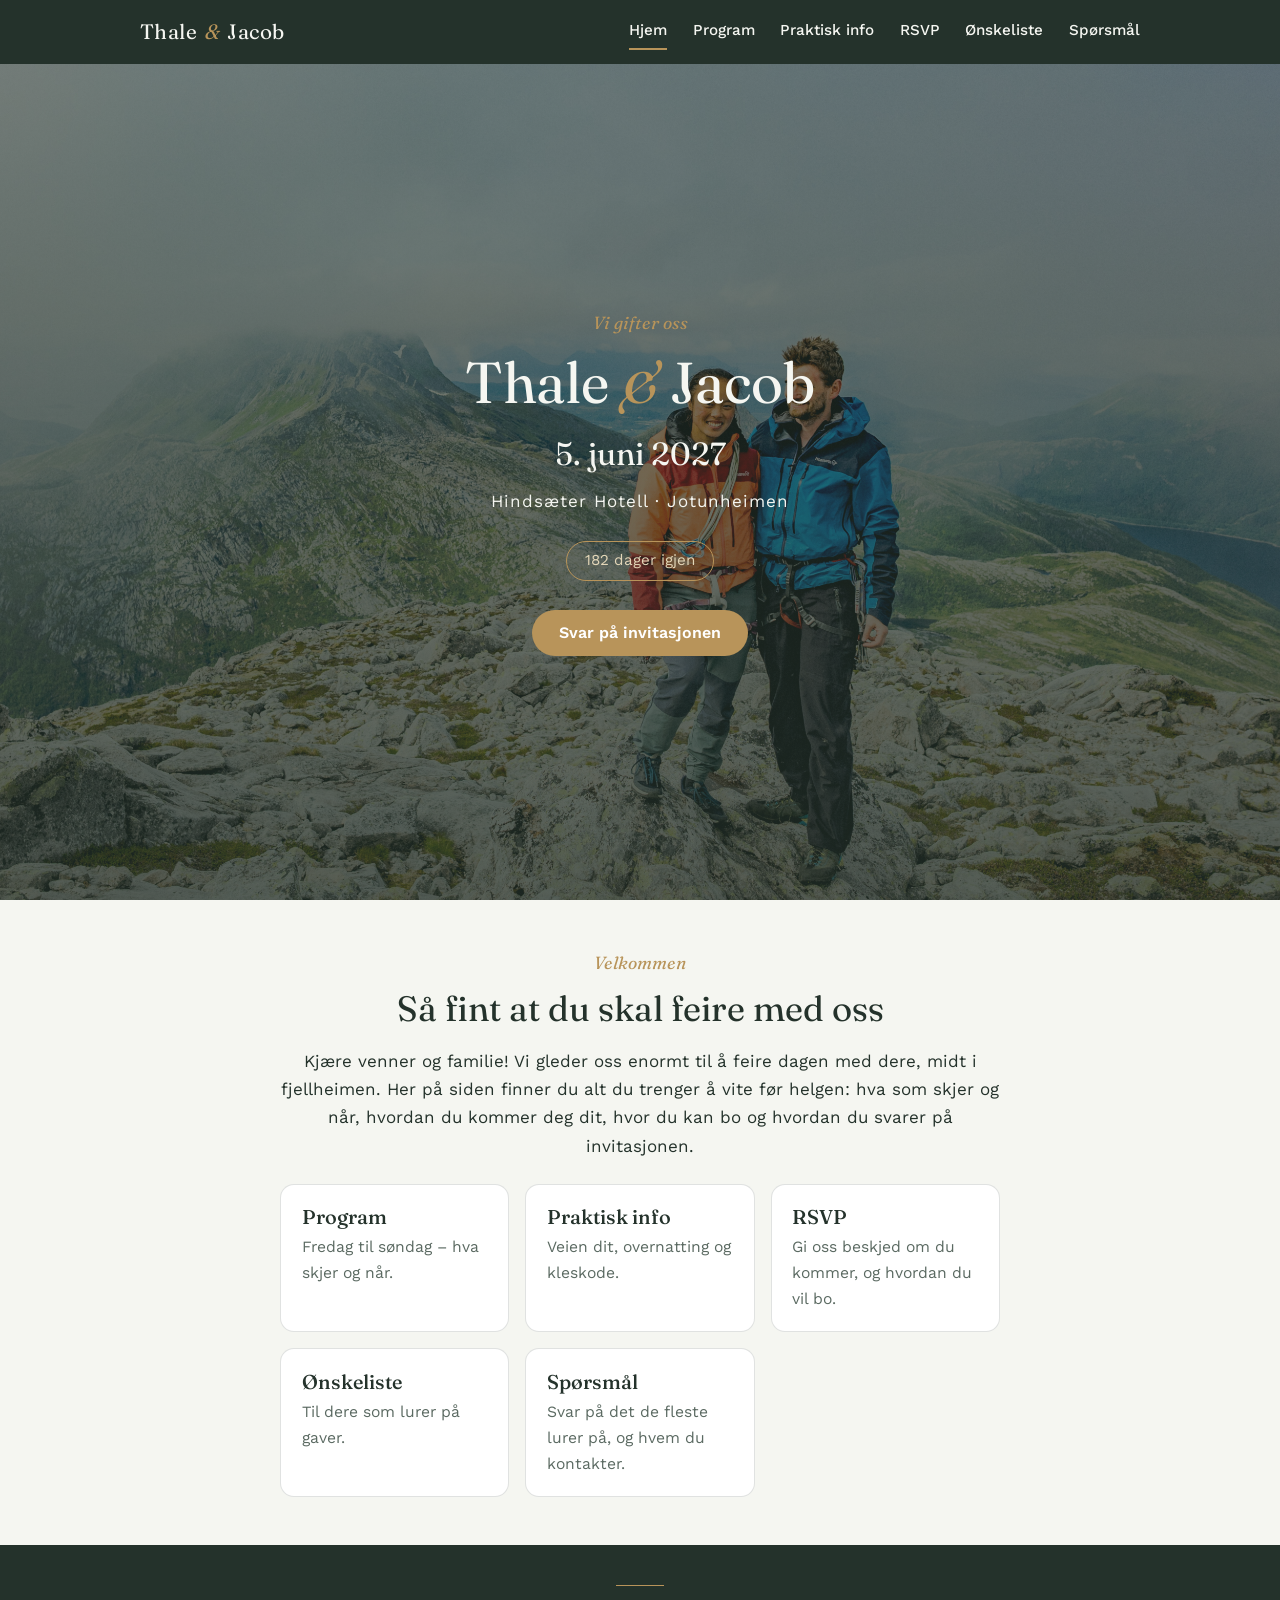
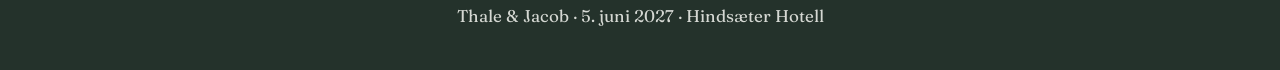
==== commit 2444470d: "Add real content, proofread, and extend the RSVP form Norwegian content for all pages, proofreading " ====
--- a/index.html
+++ b/index.html
@@ -4,7 +4,7 @@
   <meta charset="utf-8">
   <meta name="viewport" content="width=device-width, initial-scale=1, viewport-fit=cover">
   <meta name="robots" content="noindex, nofollow">
-  <title>Thale & Jacob – Bryllup</title>
+  <title>Thale &amp; Jacob – Bryllup</title>
   <meta name="description" content="Thale og Jacob gifter seg 5. juni 2027 på Hindsæter Hotell i Jotunheimen.">
   <meta name="theme-color" content="#24322B">
   <link rel="preconnect" href="https://fonts.googleapis.com">
@@ -50,12 +50,11 @@
     <section class="wrap center">
       <p class="kicker">Velkommen</p>
       <h2>Så fint at du skal feire med oss</h2>
-      <p><span class="todo">Kjære venner og familie! Vi gleder oss enormt til å feire dagen med dere, midt i fjellheimen. Her på siden finner du alt du trenger å vite før helgen: hva som skjer og når, hvordan du kommer deg dit, hvor du kan bo og hvordan du svarer på invitasjonen.</span></p>
-      <p><span class="todo">Vi har tenkt å skrive noen ord om hvordan vi møttes, hvorfor vi valgte Hindsæter og hva helgen skal handle om. Siden fylles ut etter hvert, så kom gjerne innom igjen. Har du spørsmål som ikke besvares her, ta kontakt med oss.</span></p>
+      <p>Kjære venner og familie! Vi gleder oss enormt til å feire dagen med dere, midt i fjellheimen. Her på siden finner du alt du trenger å vite før helgen: hva som skjer og når, hvordan du kommer deg dit, hvor du kan bo og hvordan du svarer på invitasjonen.</p>
 
       <div class="cards" style="text-align:left">
         <a class="card" href="program.html"><h3>Program</h3><p>Fredag til søndag – hva skjer og når.</p></a>
-        <a class="card" href="praktisk.html"><h3>Praktisk info</h3><p>Veien dit, overnatting, kleskode og vær.</p></a>
+        <a class="card" href="praktisk.html"><h3>Praktisk info</h3><p>Veien dit, overnatting og kleskode.</p></a>
         <a class="card" href="rsvp.html"><h3>RSVP</h3><p>Gi oss beskjed om du kommer, og hvordan du vil bo.</p></a>
         <a class="card" href="onskeliste.html"><h3>Ønskeliste</h3><p>Til dere som lurer på gaver.</p></a>
         <a class="card" href="sporsmal.html"><h3>Spørsmål</h3><p>Svar på det de fleste lurer på, og hvem du kontakter.</p></a>
--- a/assets/style.css
+++ b/assets/style.css
@@ -244,8 +244,8 @@
 .day-title h2 { margin: 0; }
 .day-title span { color: var(--text-muted); font-family: var(--serif); font-style: italic; }
 .timeline { list-style: none; margin: 0; padding: 0; }
-.timeline li { display: grid; grid-template-columns: 5.2rem 1fr; gap: 1rem; padding: .9rem 0; border-bottom: 1px solid var(--line); }
-.timeline .time { font-family: var(--serif); color: var(--accent); font-size: 1.15rem; }
+.timeline li { display: grid; grid-template-columns: 6.8rem 1fr; gap: 1rem; padding: .9rem 0; border-bottom: 1px solid var(--line); }
+.timeline .time { font-family: var(--serif); color: var(--accent); font-size: 1.1rem; white-space: nowrap; }
 .timeline strong { display: block; font-weight: 600; }
 .timeline small { color: var(--text-muted); font-size: .95rem; }
 
@@ -321,5 +321,6 @@
 footer.site-footer a { color: var(--accent-soft); }
 
 @media (max-width: 480px) {
-  .timeline li { grid-template-columns: 4.2rem 1fr; gap: .7rem; }
-}
+  .timeline li { grid-template-columns: 6rem 1fr; gap: .7rem; }
+  .timeline .time { font-size: 1rem; }
+}
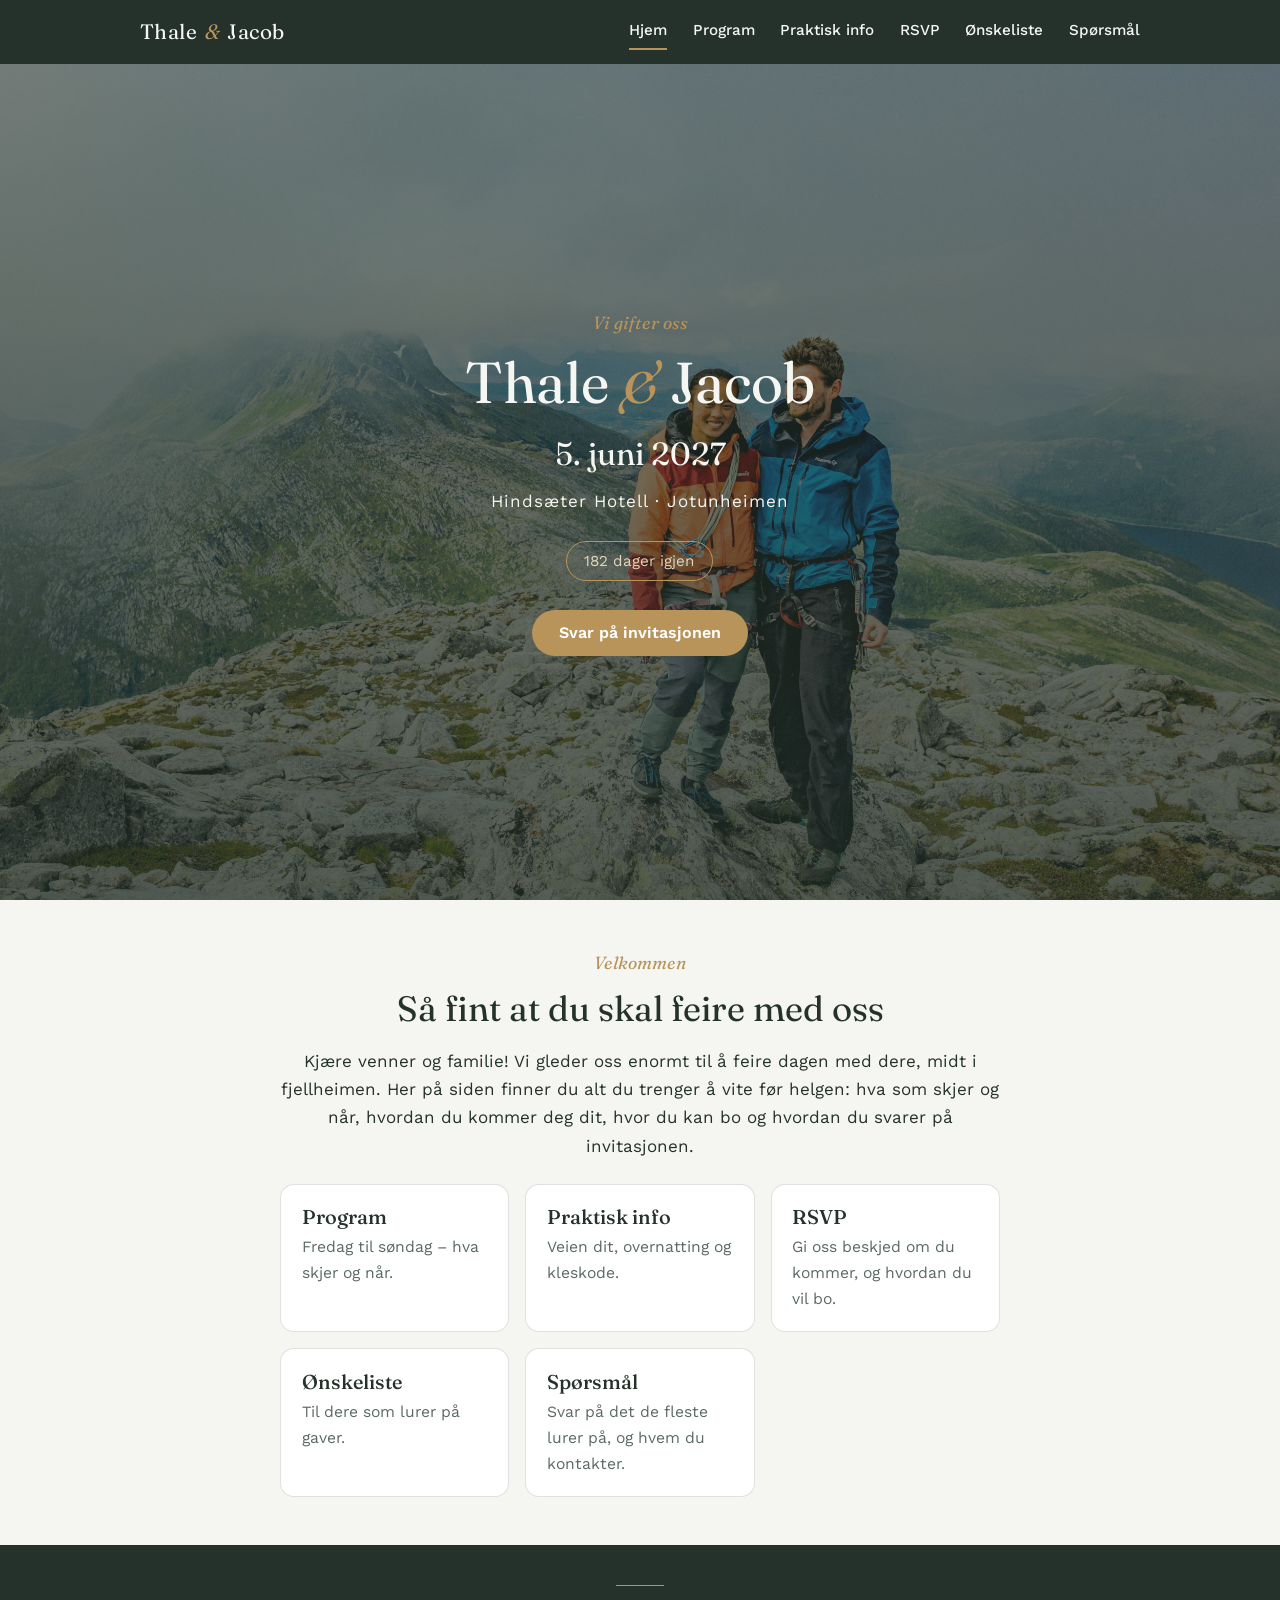
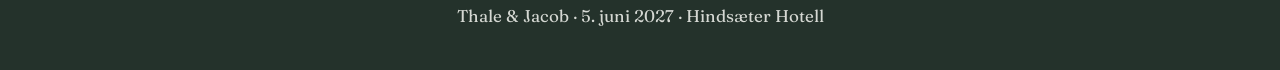
==== commit 19632e3c: "Add T&J monogram favicon White T and J with a gold ampersand on the site's dark green, as favicon.sv" ====
--- a/index.html
+++ b/index.html
@@ -7,6 +7,9 @@
   <title>Thale &amp; Jacob – Bryllup</title>
   <meta name="description" content="Thale og Jacob gifter seg 5. juni 2027 på Hindsæter Hotell i Jotunheimen.">
   <meta name="theme-color" content="#24322B">
+  <link rel="icon" href="favicon.ico" sizes="32x32">
+  <link rel="icon" href="favicon.svg" type="image/svg+xml">
+  <link rel="apple-touch-icon" href="apple-touch-icon.png">
   <link rel="preconnect" href="https://fonts.googleapis.com">
   <link rel="preconnect" href="https://fonts.gstatic.com" crossorigin>
   <link href="https://fonts.googleapis.com/css2?family=Fraunces:ital,opsz,wght@0,9..144,400;0,9..144,500;1,9..144,400&family=Work+Sans:wght@400;500;600&display=swap" rel="stylesheet">
